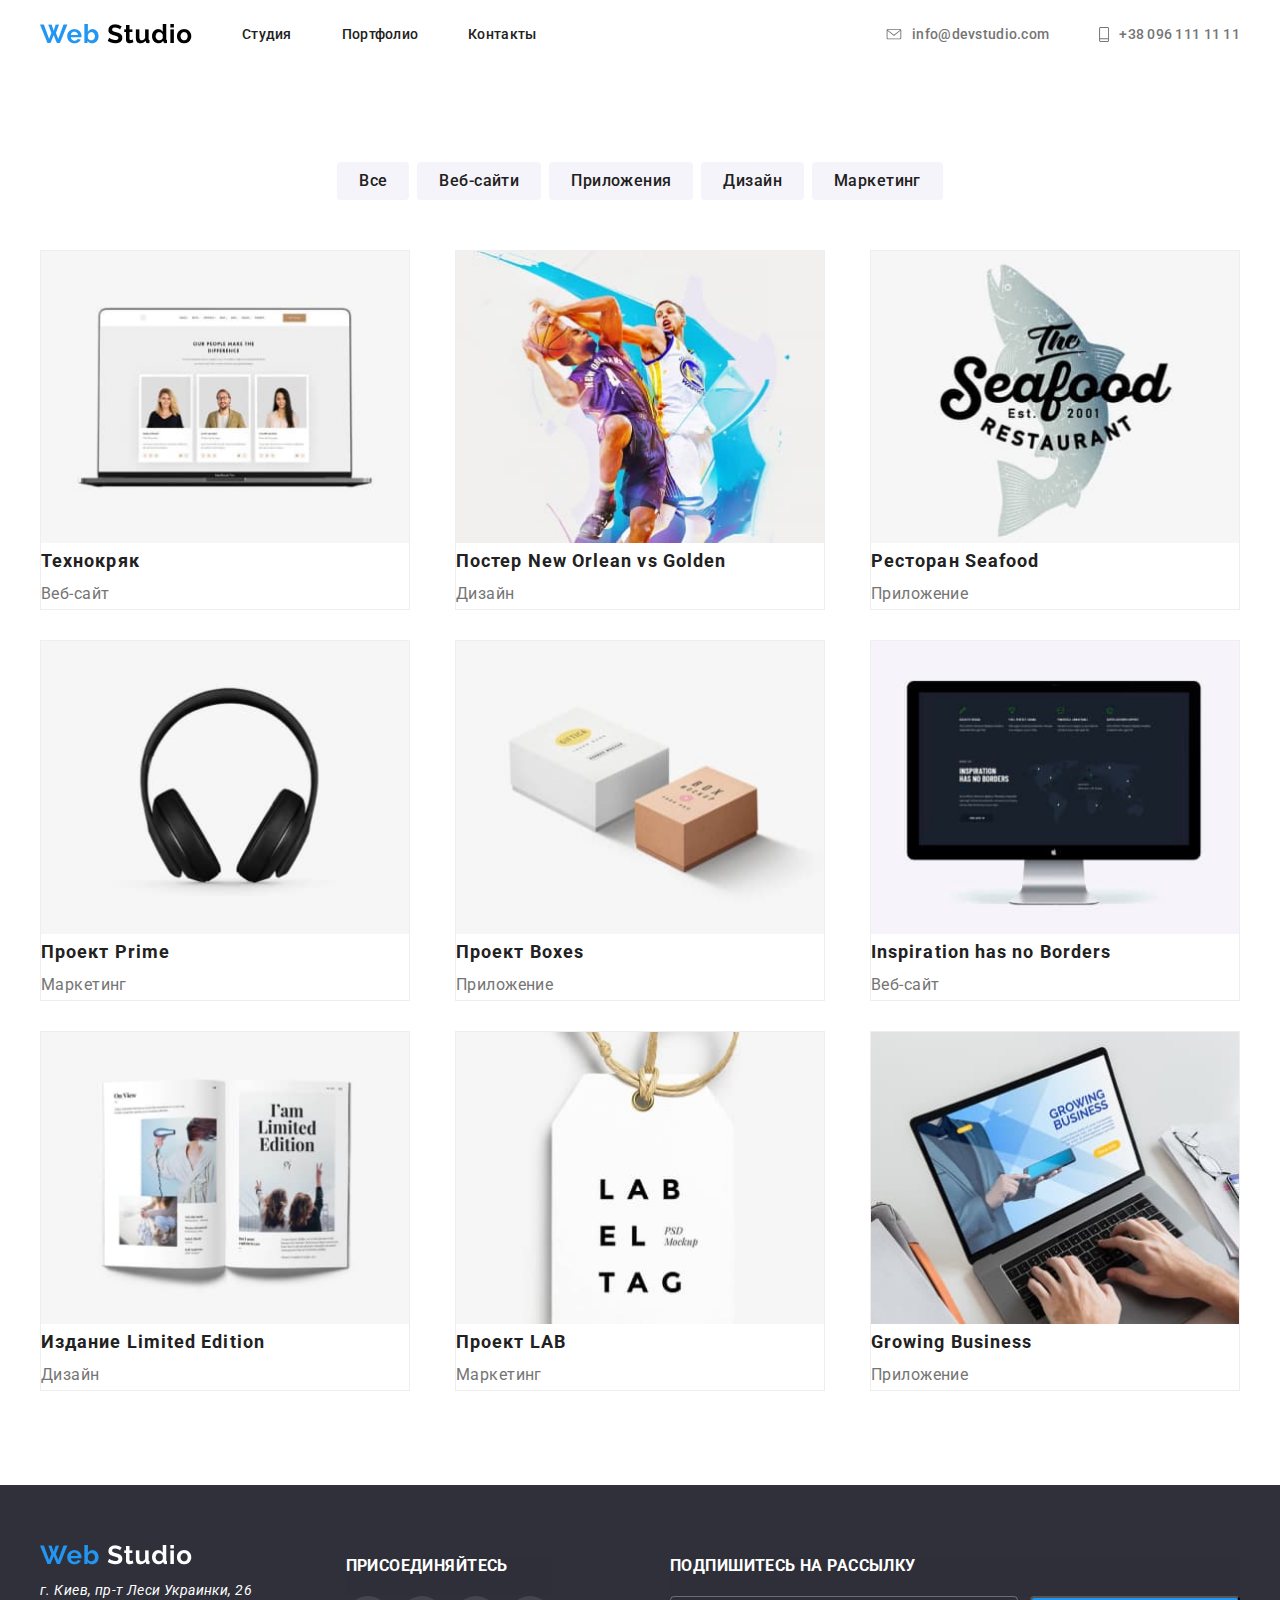
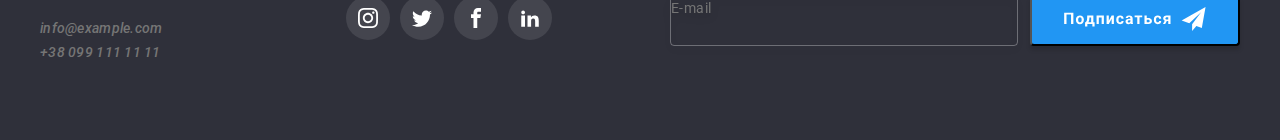
==== portfolio.html @ 4137e17c "ДЗ 5 (1)" ====
<!DOCTYPE html>
<html lang="ru">
  <head>
    <meta charset="UTF-8" />
    <meta name="viewport" content="width=device-width, initial-scale=1.0" />
    <title>Document</title>
    <link
      href="https://fonts.googleapis.com/css2?family=Roboto:wght@300;500;700&display=swap"
      rel="stylesheet"
    />
    <link
      rel="stylesheet"
      href="https://cdnjs.cloudflare.com/ajax/libs/modern-normalize/0.7.0/modern-normalize.min.css"
    />

    <link rel="stylesheet" href="./css/style.css" />
  </head>
  <body>
    <div class="speciality-color">
      <!--heder-->
      <header class="page-header">
        <div class="container flexbox">
          <nav class="navigation">
            <a href="./index.html" class="link logo"
              ><img src="./images/Web Studio.png" class="img" alt="" />
            </a>
            <ul class="list menu-list">
              <li class="menu-item">
                <a href="./index.html" class="link menu-link">Студия</a>
              </li>
              <li class="menu-item">
                <a href="./portfolio.html" class="link menu-link">Портфолио</a>
              </li>
              <li class="menu-item">
                <a href="#" class="link menu-link">Контакты</a>
              </li>
            </ul>
          </nav>
          <ul class="list menu-list">
            <li class="menu-item">
              <a href="mailto:info@devstudio.com" class="link contacts-link">
                <svg width="16" height="11" class="icon-header">
                  <use href="./images/sprite2.svg#icon-mail"></use>
                </svg>
                info@devstudio.com
              </a>
            </li>
            <li class="menu-item-tele">
              <a href="tell:380961111111" class="link contacts-link">
                <svg width="10" height="15" class="icon-header">
                  <use href="./images/sprite2.svg#icon-tele"></use>
                </svg>
                +38 096 111 11 11
              </a>
            </li>
          </ul>
        </div>
      </header>
    </div>
    <main>
      <!--menu-->
      <saction>
        <div class="container">
          <ul class="list menu-link-list">
            <li class="menu-list-link">
              <a href="#" class="menu-link-saction">Все</a>
            </li>
            <li class="menu-list-link">
              <a href="#" class="menu-link-saction">Веб-сайти</a>
            </li>
            <li class="menu-list-link">
              <a href="#" class="menu-link-saction">Приложения</a>
            </li>
            <li class="menu-list-link">
              <a href="#" class="menu-link-saction">Дизайн</a>
            </li>
            <li class="menu-list-link">
              <a href="#" class="menu-link-saction">Маркетинг</a>
            </li>
          </ul>
        </div>
      </saction>
      <!--high skil-->
      <saction>
        <div class="container">
          <ul class="list web">
            <li class="web-container">
              <a href="" class="link special-item">
                <img
                  src="./images/imgproject 1 (1).jpg"
                  class="img"
                  alt="Технокряк"
                />
                <h4 class="filter-title">Технокряк</h4>
                <p class="subfilter-title">Веб-сайт</p>
              </a>
            </li>
            <li class="web-container">
              <a href="" class="link special-item">
                <img
                  src="./images/imgproject 2 (1).jpg"
                  class="img"
                  alt="Постер New Orlean vs Golden"
                />
                <h4 class="filter-title">Постер New Orlean vs Golden</h4>
                <p class="subfilter-title">Дизайн</p>
              </a>
            </li>
            <li class="web-container">
              <a href="" class="link special-item">
                <img
                  src="./images/imgproject 3 (1).jpg"
                  class="img"
                  alt="Ресторан Seafood"
                />
                <h4 class="filter-title">Ресторан Seafood</h4>
                <p class="subfilter-title">Приложение</p>
              </a>
            </li>
            <li class="web-container">
              <a href="" class="link special-item">
                <img
                  src="./images/imgproject 4 (1).jpg"
                  class="img"
                  alt="Проект Prime"
                />
                <h4 class="filter-title">Проект Prime</h4>
                <p class="subfilter-title">Маркетинг</p>
              </a>
            </li>
            <li class="web-container">
              <a href="" class="link special-item">
                <img
                  src="./images/imgproject 5 (1).jpg"
                  class="img"
                  alt="Проект Boxes"
                />
                <h4 class="filter-title">Проект Boxes</h4>
                <p class="subfilter-title">Приложение</p>
              </a>
            </li>
            <li class="web-container">
              <a href="" class="link special-item">
                <img
                  src="./images/imgmacbook (1).jpg"
                  class="img"
                  alt="Inspiration has no Borders"
                />
                <h4 class="filter-title">Inspiration has no Borders</h4>
                <p class="subfilter-title">Веб-сайт</p>
              </a>
            </li>
            <li class="web-container">
              <a href="" class="link special-item">
                <img
                  src="./images/imgproject 7 (1).jpg"
                  class="img"
                  alt="Издание Limited Edition"
                />
                <h4 class="filter-title">Издание Limited Edition</h4>
                <p class="subfilter-title">Дизайн</p>
              </a>
            </li>
            <li class="web-container">
              <a href="" class="link special-item">
                <img
                  src="./images/imgproject 8 (1).jpg"
                  class="img"
                  alt="Проект LAB"
                />
                <h4 class="filter-title">Проект LAB</h4>
                <p class="subfilter-title">Маркетинг</p>
              </a>
            </li>
            <li class="web-container">
              <a href="" class="link special-item">
                <img
                  src="./images/imgnotebook (1).jpg"
                  class="img"
                  alt="Growing Business"
                />
                <h4 class="filter-title">Growing Business</h4>
                <p class="subfilter-title">Приложение</p>
              </a>
            </li>
          </ul>
        </div>
      </saction>
    </main>
    <!--footer-->
    <footer class="footer-color">
      <div class="container">
        <section class="footer-list">
          <div class="adress">
            <a href="./index.html" class="link logo"
              ><img src="./images/Web Studio (2).png" class="img" alt=""
            /></a>
            <address class="address-title">
              <ul class="list">
                <li>
                  <p>г. Киев, пр-т Леси Украинки, 26</p>
                </li>
                <li class="text-adress">
                  <a href="mailto:info@example.com" class="link contacts-link"
                    >info@example.com</a
                  >
                </li>
                <li class="text-adress">
                  <a href="tell:+38 0991111111" class="link contacts-link"
                    >+38 099 111 11 11</a
                  >
                </li>
              </ul>
            </address>
          </div>
          <div class="adress-social">
            <h3 class="item-title-footer">присоединяйтесь</h3>
            <ul class="list social-footer">
              <li class="social-icons-item">
                <a
                  href="https://www.instagram.com/"
                  class="link-icon-footer"
                  target="_blank"
                  rel="noopener noreferrer"
                  aria-label="ссылка Инстаграм"
                >
                  <svg width="20" height="20">
                    <use href="./images/sprite2.svg#icon-instagram"></use>
                  </svg>
                </a>
              </li>
              <li class="social-icons-item">
                <a
                  href="https://twitter.com/"
                  class="link-icon-footer"
                  target="_blank"
                  rel="noopener noreferrer"
                  aria-label="ссылка Твиттер"
                >
                  <svg width="20" height="20">
                    <use href="./images/sprite2.svg#icon-twitter"></use>
                  </svg>
                </a>
              </li>
              <li class="social-icons-item">
                <a
                  href="https://www.facebook.com/"
                  class="link-icon-footer"
                  target="_blank"
                  rel="noopener noreferrer"
                  aria-label="ссылка фейсбук"
                >
                  <svg width="20" height="20">
                    <use href="./images/sprite2.svg#icon-facebook"></use>
                  </svg>
                </a>
              </li>
              <li class="social-icons-item">
                <a
                  href="https://www.linkedin.com/"
                  class="link-icon-footer"
                  target="_blank"
                  rel="noopener noreferrer"
                  aria-label="ссылка линкедын"
                >
                  <svg width="20" height="20">
                    <use href="./images/sprite2.svg#icon-linkedin"></use>
                  </svg>
                </a>
              </li>
            </ul>
          </div>

          <section class="footer-position">
            <h3 class="item-title-footer">Подпишитесь на рассылку</h3>
            <div class="last-footer">
              <p class="footer-border">E-mail</p>
              <button class="footer-button">
                <svg width="143" height="30">
                  <use href="./images/sprite2.svg#icon-Group"></use>
                </svg>
              </button>
            </div>
          </section>
        </section>
      </div>
    </footer>
  </body>
</html>
---- css/style.css ----
/*font-family: 'Roboto', sans-serif;*/
.html {
  box-sizing: border-box;
}

*,
*::before,
*::after {
  box-sizing: inherit;
  /* outline: 1px solid blue; */
}

:root {
  --accent-color: #2196f3;
  --main-color: #757575;
  --white-color: #ffffff;
  --black-color: #212121;
  --item-title: rgba(47, 48, 58, 0.8);
  --footer-list: #2f303a;
  --gray-color: #f5f4fa;
  --icons-color: #afb1b8;
}

body {
  font-family: "Roboto", sans-serif;
  font-style: normal;
  font-size: 14px;
  line-height: 1.714;
  letter-spacing: 0.03em;
  color: var(--main-color);
}

.backdrop {
  position: fixed;
  top: 0;
  left: 0;
  width: 100%;
  height: 100%;
  background: rgba(0, 0, 0, 0.2);
}

.backdrop.is-hidden {
  opacity: 0;
  pointer-events: none;
}

.modal {
  position: absolute;
  top: 50%;
  left: 50%;
  transform: translate(-50%, -50%);
  min-width: 528px;
  min-height: 581px;
  background: #ffffff;
}

.img {
  display: block;
}

.link {
  display: block;
}

.container {
  width: 1200px;
  padding-left: 15px;
  padding-right: 15px;
  margin-right: auto;
  margin-left: auto;
}

.flexbox {
  display: flex;
  align-items: center;
}

.list {
  list-style: none;
  padding: 0px;
  margin: 0px;
}

.page-header {
  background: var(--white-color);
  margin: 24px 0;
}

.navigation {
  display: flex;
  align-items: center;
  margin-right: auto;
}

.logo {
  margin-right: 50px;
}

.menu-list {
  display: flex;
}

.menu-item:not(:last-child) {
  display: flex;
  margin-right: 50px;
}

.menu-link {
  font-weight: 500;
  line-height: 1.143;
  letter-spacing: 0.02em;
  color: var(--black-color);
  text-decoration: none;
}

.menu-link:hover,
.menu-link:focus {
  color: var(--accent-color);
}

.menu-item-tele {
  display: flex;
}

.icon-header {
  padding-right: 10px;
}

.contacts-link {
  font-weight: 500;
  line-height: 1.143;
  letter-spacing: 0.02em;
  text-decoration: none;
  color: var(--main-color);
  fill: var(--main-color);
  display: inline-flex;
  align-items: center;
}

.contacts-link:hover,
.contacts-link:focus {
  fill: var(--accent-color);
  color: var(--accent-color);
}

.hero-color {
  max-width: 1600px;
  height: 600px;
  margin-left: auto;
  margin-right: auto;
  outline: 1px solid black;
  background-image: linear-gradient(
      to right,
      rgba(47, 48, 58, 0.8),
      rgba(47, 48, 58, 0.8)
    ),
    url(../images/Header.jpg);
  background-repeat: no-repeat;
  background-position: center;
  background-size: cover;
  margin-bottom: 94px;
}

.hero {
  text-align: center;

  padding-top: 200px;
}

.page-title {
  font-weight: 900;
  font-size: 44px;
  line-height: 1.364;
  text-align: center;
  letter-spacing: 0.06em;
  text-transform: uppercase;
  color: var(--white-color);
  margin: 0;
  padding-bottom: 30px;
}

.speciality-color {
  max-width: 1600px;
  margin-left: auto;
  margin-right: auto;
  background: var(--white-color);
}

.btn {
  font-weight: bold;
  font-size: 16px;
  line-height: 1.875;

  align-items: center;
  text-align: center;
  letter-spacing: 0.06em;
  color: var(--white-color);
  background: var(--accent-color);
  box-shadow: 0px 4px 4px rgba(0, 0, 0, 0.15);
  border-radius: 4px;
  padding: 10px 32px;
  display: inline-block;
}

.special {
  display: flex;
  margin-bottom: 94px;
}

.special-item {
  position: relative;
  display: flex;
  flex-direction: column;
  text-decoration: none;
}

.special-item:not(:last-child) {
  margin-right: 30px;
}

.special-title {
  margin: 0;
  margin-top: 30px;
  margin-bottom: 10px;
  color: var(--black-color);
}

.special-p {
  margin: 0;
}

.special-icons {
  padding: 25px 100px;
  background: var(--gray-color);
}

.section-title {
  font-weight: bold;
  font-size: 36px;
  line-height: 1.167;
  text-align: center;
  color: var(--black-color);
  margin: 0;
  padding-bottom: 50px;
}

.section {
  display: flex;
  justify-content: space-between;
  margin-bottom: 94px;
}

.our-team {
  max-width: 1600px;
  margin-left: auto;
  margin-right: auto;

  background: var(--gray-color);
}

.item-title {
  position: absolute;
  width: 370px;
  height: 70px;
  display: flex;
  justify-content: center;
  align-items: center;
  bottom: 0;
  font-weight: bold;
  line-height: 1.143;
  text-align: center;
  letter-spacing: 0.03em;
  text-transform: uppercase;
  font-size: 14px;
  color: var(--white-color);
  background: var(--item-title);
  margin: 0;
}

.team {
  display: flex;
  justify-content: space-between;
  padding-bottom: 94px;
  margin-bottom: 94px;
}

.team-item {
  background: #ffffff;
  box-shadow: 0px 1px 3px rgba(0, 0, 0, 0.12), 0px 1px 1px rgba(0, 0, 0, 0.14),
    0px 2px 1px rgba(0, 0, 0, 0.2);
  border-radius: 0px 0px 4px 4px;
}

.name-title {
  font-weight: 500;
  font-size: 16px;
  line-height: 1.188;
  text-align: center;
  color: var(--black-color);
  margin: 0;
  margin-top: 30px;
  margin-bottom: 10px;
}

.skil-title {
  font-size: 16px;
  line-height: 1.188;
  text-align: center;
  margin: 0;
  margin-bottom: 16px;
}

.social {
  display: flex;
  justify-content: center;
  padding-left: 32px;
  padding-bottom: 24px;
  padding-right: 32px;
}

.social-icons-item:not(:last-child) {
  margin-right: 10px;
}

.link-icon {
  display: inline-flex;
  justify-content: center;
  align-items: center;
  width: 44px;
  height: 44px;
  fill: var(--icons-color);
  background: var(--white-color);
  border-radius: 50%;
}

.link-icon:hover,
.link-icon:focus {
  background: var(--accent-color);
  fill: var(--white-color);
}

.filter-title {
  font-weight: bold;
  font-size: 18px;
  line-height: 2;
  letter-spacing: 0.06em;
  color: var(--black-color);

  margin: 0;
}

.subfilter-title {
  font-weight: normal;
  font-size: 16px;
  line-height: 1.875;
  color: var(--main-color);

  margin: 0;
}

.menu-link-list {
  display: flex;
  justify-content: center;
  padding-bottom: 50px;
  padding-top: 94px;
}

.menu-link-saction {
  font-weight: 500;
  font-size: 16px;
  line-height: 1.625;
  text-align: center;
  color: var(--black-color);
  text-decoration: none;
  display: inline-block;
  border-radius: 4px;
  padding: 6px 22px;
  background: var(--gray-color);
}

.menu-list-link:not(:last-child) {
  margin-right: 8px;
}

.menu-link-saction:hover,
.menu-link-saction:focus {
  background: var(--accent-color);
  color: var(--white-color);
}

.clients {
  display: flex;
  justify-content: space-between;
  margin-bottom: 94px;
}

.web {
  display: flex;
  flex-wrap: wrap;
  justify-content: space-between;
  margin-bottom: 94px;
}

.web-container {
  width: 370px;
  margin-bottom: 30px;
  background: var(--white-color);
  border: 1px solid #eeeeee;
  box-sizing: border-box;
}

.web-container:nth-last-child(-n + 3) {
  margin-bottom: 0px;
}

.address-title {
  text-align: center;
  color: var(--white-color);
}

.footer-color {
  max-width: 1600px;
  margin-left: auto;
  margin-right: auto;
  background: var(--footer-list);
}

.footer-list {
  display: flex;
  justify-content: space-between;
}

.adress {
  display: inline-block;
  margin-right: 69px;
  padding-top: 60px;
  padding-bottom: 60px;
}

/* .item-link {
  display: flex;
  justify-content: space-around;
} */
.adress-social {
  padding-top: 72px;
  padding-bottom: 100px;
  margin-right: 94px;
}

.social-footer {
  display: flex;
}

.text-adress {
  text-align: justify;
}

.link-icon-footer {
  display: inline-flex;
  justify-content: center;
  align-items: center;
  width: 44px;
  height: 44px;
  fill: var(--white-color);
  background: rgba(255, 255, 255, 0.1);
  border-radius: 50%;
}

.link-icon-footer:hover,
.link-icon-footer:focus {
  background: var(--accent-color);
}

.footer-border {
  width: 358px;
  height: 50px;
  border: 1px solid rgba(255, 255, 255, 0.3);
  box-sizing: border-box;
  filter: drop-shadow(0px 4px 4px rgba(0, 0, 0, 0.15));
  border-radius: 4px;
  margin: 0;
  margin-right: 12px;
}

.footer-button {
  width: 200px;

  align-items: center;
  text-align: center;
  box-shadow: 0px 4px 4px rgba(0, 0, 0, 0.15);
  border-radius: 4px;
  background: var(--accent-color);
}

.last-footer {
  display: flex;
}

.footer-position {
  width: 570px;
  height: 86px;
  padding-top: 72px;
  padding-bottom: 94px;
}

.item-title-footer {
  font-weight: bold;
  line-height: 1.143;
  text-transform: uppercase;
  color: var(--white-color);
  background: var(--item-title);
  margin: 0;
  padding-bottom: 20px;
}
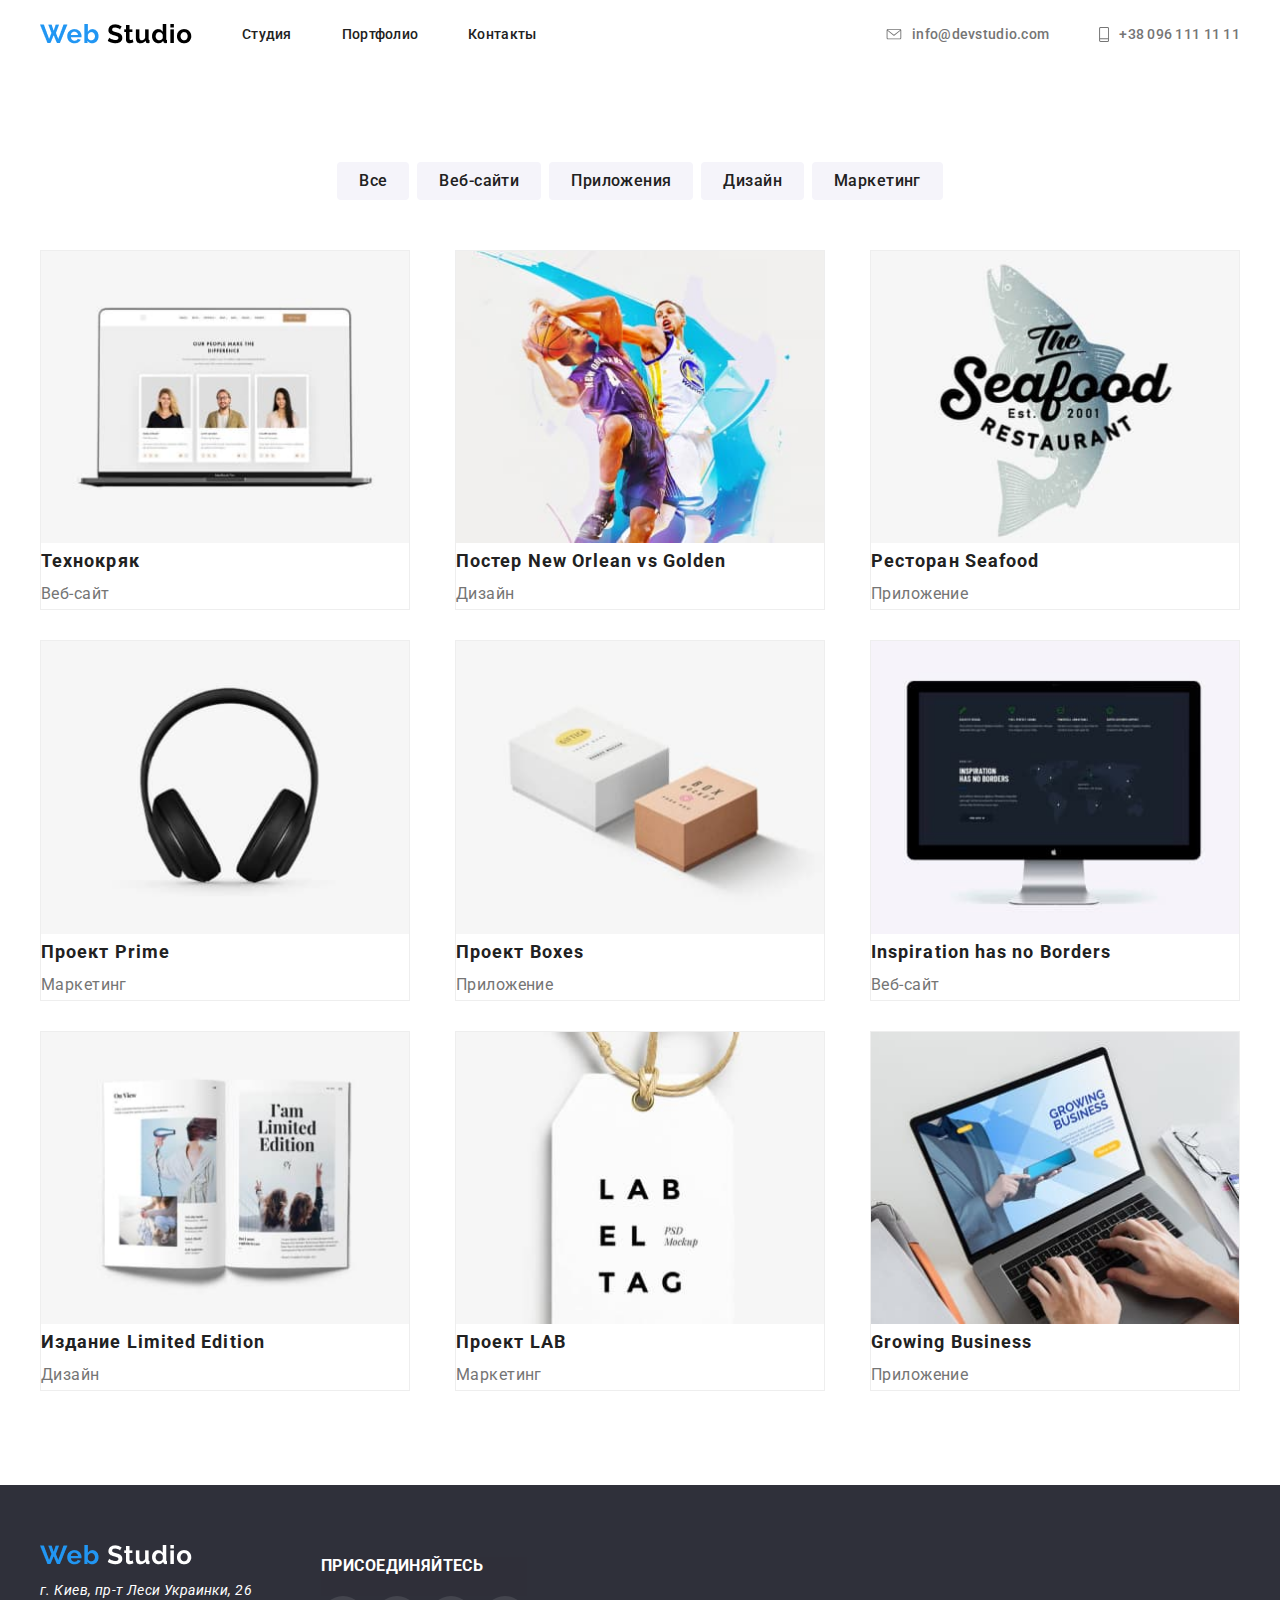
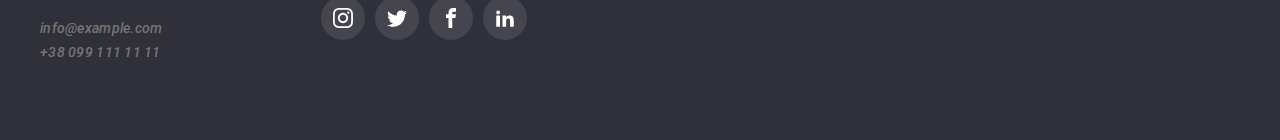
==== commit ad2c29d2: "дз 5 (1)" ====
--- a/portfolio.html
+++ b/portfolio.html
@@ -271,7 +271,7 @@
             </ul>
           </div>
 
-          <section class="footer-position">
+          <!-- <section class="footer-position">
             <h3 class="item-title-footer">Подпишитесь на рассылку</h3>
             <div class="last-footer">
               <p class="footer-border">E-mail</p>
@@ -281,7 +281,7 @@
                 </svg>
               </button>
             </div>
-          </section>
+          </section> -->
         </section>
       </div>
     </footer>
--- a/css/style.css
+++ b/css/style.css
@@ -19,6 +19,7 @@
   --footer-list: #2f303a;
   --gray-color: #f5f4fa;
   --icons-color: #afb1b8;
+  --timing-function: cubic-bezier(0.4, 0, 0.2, 1);
 }
 
 body {
@@ -37,6 +38,7 @@
   width: 100%;
   height: 100%;
   background: rgba(0, 0, 0, 0.2);
+  z-index: 1;
 }
 
 .backdrop.is-hidden {
@@ -51,7 +53,24 @@
   transform: translate(-50%, -50%);
   min-width: 528px;
   min-height: 581px;
-  background: #ffffff;
+  display: inline-flex;
+  justify-content: flex-end;
+  align-items: baseline;
+  background: var(--white-color);
+  z-index: 1;
+}
+
+.btn-close {
+  box-sizing: border-box;
+  width: 30px;
+  height: 30px;
+  background-repeat: no-repeat;
+  background-size: 11px 11px;
+  background-position: center;
+  border-radius: 50%;
+  border: 1px solid rgba(0, 0, 0, 0.1);
+  background-color: var(--white-color);
+  background-image: url(../images/Vectorclose.png);
 }
 
 .img {
@@ -106,6 +125,7 @@
 }
 
 .menu-link {
+  position: relative;
   font-weight: 500;
   line-height: 1.143;
   letter-spacing: 0.02em;
@@ -116,6 +136,24 @@
 .menu-link:hover,
 .menu-link:focus {
   color: var(--accent-color);
+}
+
+.menu-link::after {
+  position: absolute;
+
+  bottom: -25px;
+  display: block;
+  width: 100%;
+  height: 4px;
+  background: #2196f3;
+  border-radius: 2px;
+  content: "";
+  opacity: 0;
+  transition: opacity 250ms var(--timing-function);
+}
+
+.menu-link:hover::after {
+  opacity: 1;
 }
 
 .menu-item-tele {
@@ -151,10 +189,10 @@
   outline: 1px solid black;
   background-image: linear-gradient(
       to right,
-      rgba(47, 48, 58, 0.8),
-      rgba(47, 48, 58, 0.8)
+      rgba(47, 48, 58, 0.4),
+      rgba(47, 48, 58, 0.4)
     ),
-    url(../images/Header.jpg);
+    url(../images/hero.jpg);
   background-repeat: no-repeat;
   background-position: center;
   background-size: cover;
@@ -199,7 +237,7 @@
   box-shadow: 0px 4px 4px rgba(0, 0, 0, 0.15);
   border-radius: 4px;
   padding: 10px 32px;
-  display: inline-block;
+  display: inline-flex;
 }
 
 .special {
@@ -256,6 +294,11 @@
   margin-right: auto;
 
   background: var(--gray-color);
+}
+
+.img-team {
+  display: block;
+  width: 270px;
 }
 
 .item-title {
@@ -427,7 +470,7 @@
 
 .footer-list {
   display: flex;
-  justify-content: space-between;
+  /* justify-content: space-between; */
 }
 
 .adress {
@@ -471,7 +514,7 @@
   background: var(--accent-color);
 }
 
-.footer-border {
+/* .footer-border {
   width: 358px;
   height: 50px;
   border: 1px solid rgba(255, 255, 255, 0.3);
@@ -480,9 +523,9 @@
   border-radius: 4px;
   margin: 0;
   margin-right: 12px;
-}
-
-.footer-button {
+} */
+
+/* .footer-button {
   width: 200px;
 
   align-items: center;
@@ -490,18 +533,18 @@
   box-shadow: 0px 4px 4px rgba(0, 0, 0, 0.15);
   border-radius: 4px;
   background: var(--accent-color);
-}
-
-.last-footer {
-  display: flex;
-}
-
-.footer-position {
+} */
+
+/* .last-footer {
+  display: flex;
+} */
+
+/* .footer-position {
   width: 570px;
   height: 86px;
   padding-top: 72px;
   padding-bottom: 94px;
-}
+} */
 
 .item-title-footer {
   font-weight: bold;
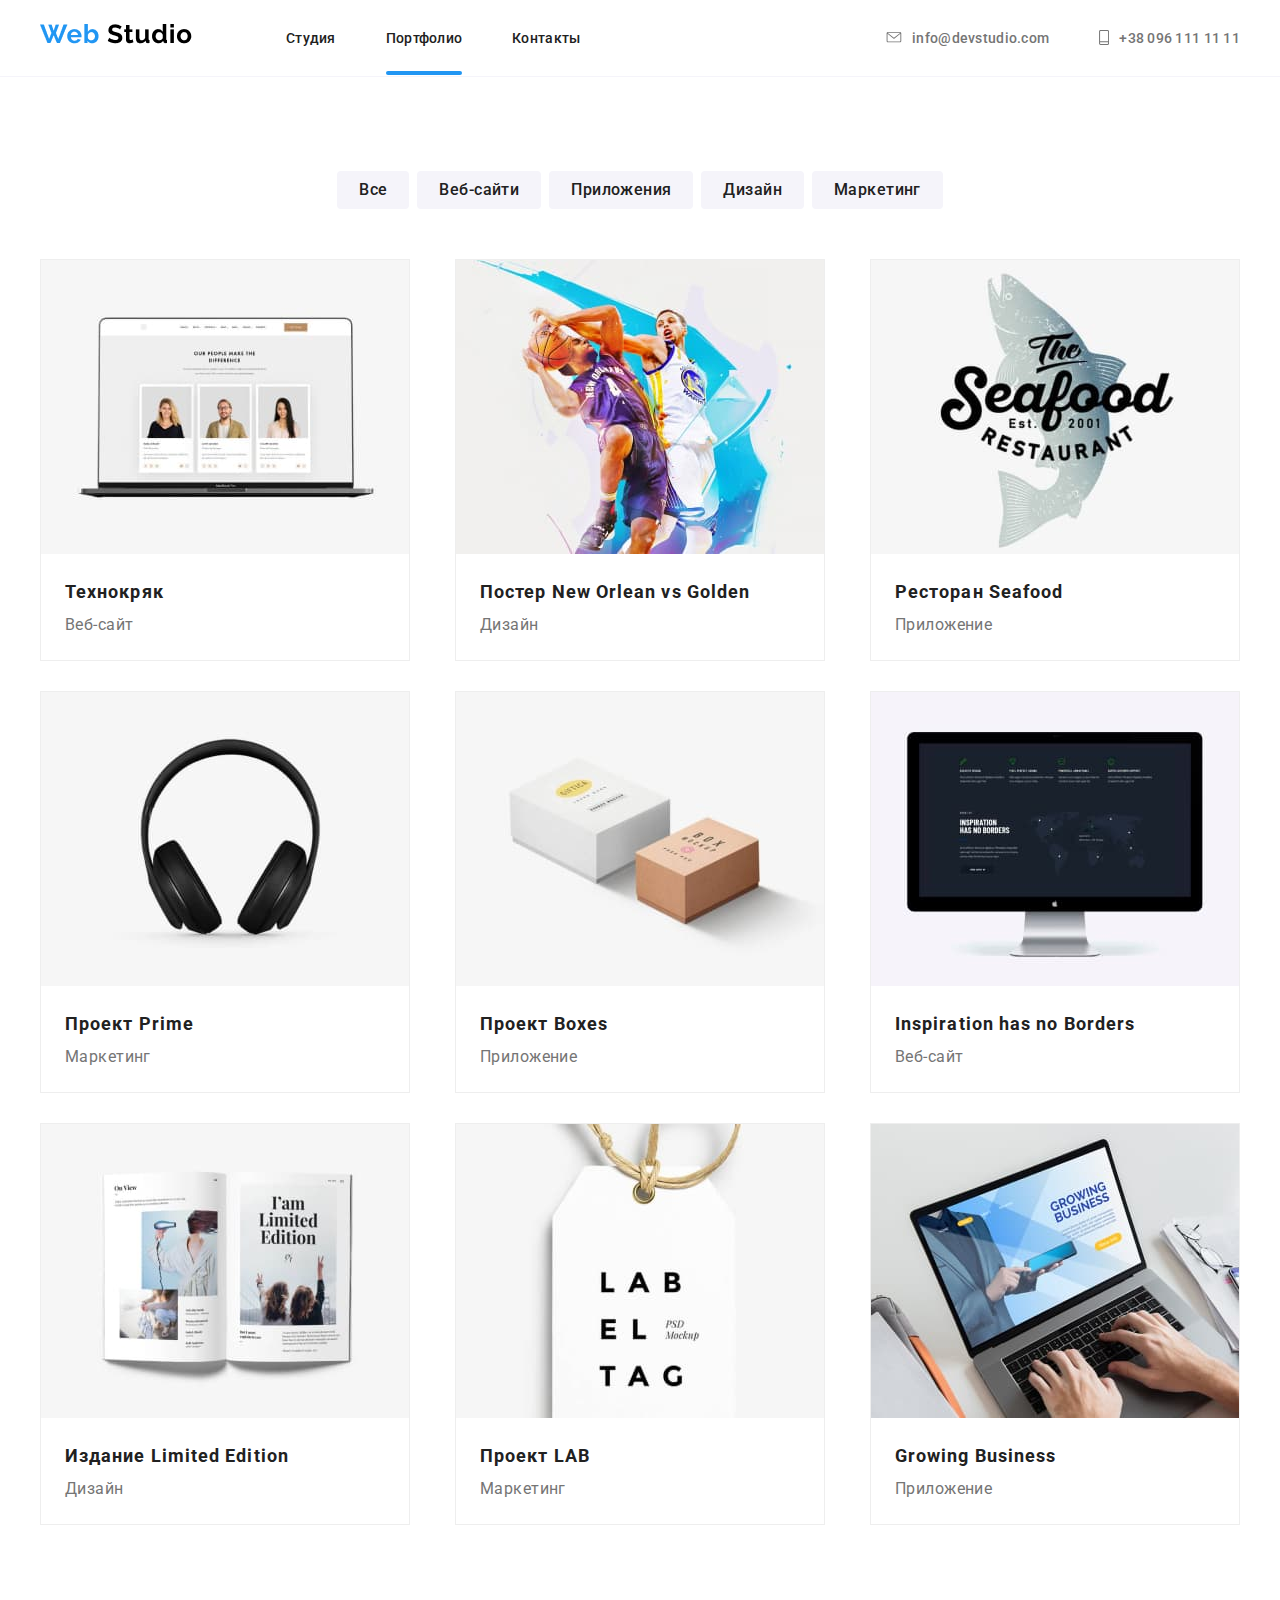
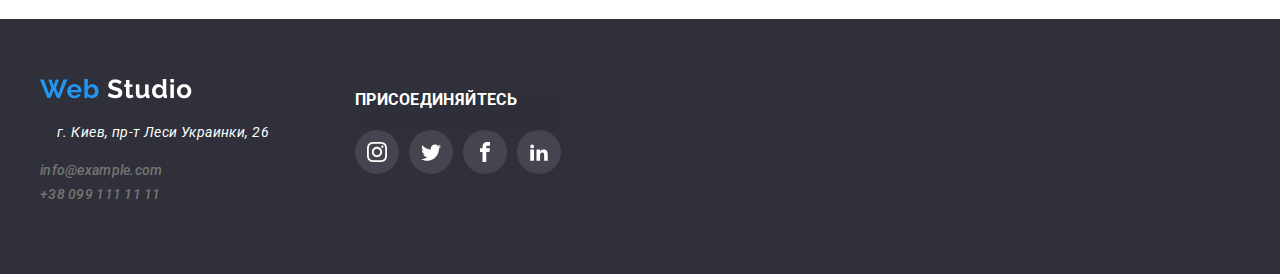
==== commit ced24708: "ДЗ 5 (2)" ====
--- a/portfolio.html
+++ b/portfolio.html
@@ -29,7 +29,9 @@
                 <a href="./index.html" class="link menu-link">Студия</a>
               </li>
               <li class="menu-item">
-                <a href="./portfolio.html" class="link menu-link">Портфолио</a>
+                <a href="./portfolio.html" class="link menu-link nav"
+                  >Портфолио</a
+                >
               </li>
               <li class="menu-item">
                 <a href="#" class="link menu-link">Контакты</a>
@@ -86,101 +88,210 @@
           <ul class="list web">
             <li class="web-container">
               <a href="" class="link special-item">
-                <img
-                  src="./images/imgproject 1 (1).jpg"
-                  class="img"
-                  alt="Технокряк"
-                />
-                <h4 class="filter-title">Технокряк</h4>
-                <p class="subfilter-title">Веб-сайт</p>
-              </a>
-            </li>
-            <li class="web-container">
-              <a href="" class="link special-item">
-                <img
-                  src="./images/imgproject 2 (1).jpg"
-                  class="img"
-                  alt="Постер New Orlean vs Golden"
-                />
-                <h4 class="filter-title">Постер New Orlean vs Golden</h4>
-                <p class="subfilter-title">Дизайн</p>
-              </a>
-            </li>
-            <li class="web-container">
-              <a href="" class="link special-item">
-                <img
-                  src="./images/imgproject 3 (1).jpg"
-                  class="img"
-                  alt="Ресторан Seafood"
-                />
-                <h4 class="filter-title">Ресторан Seafood</h4>
-                <p class="subfilter-title">Приложение</p>
-              </a>
-            </li>
-            <li class="web-container">
-              <a href="" class="link special-item">
-                <img
-                  src="./images/imgproject 4 (1).jpg"
-                  class="img"
-                  alt="Проект Prime"
-                />
-                <h4 class="filter-title">Проект Prime</h4>
-                <p class="subfilter-title">Маркетинг</p>
-              </a>
-            </li>
-            <li class="web-container">
-              <a href="" class="link special-item">
-                <img
-                  src="./images/imgproject 5 (1).jpg"
-                  class="img"
-                  alt="Проект Boxes"
-                />
-                <h4 class="filter-title">Проект Boxes</h4>
-                <p class="subfilter-title">Приложение</p>
-              </a>
-            </li>
-            <li class="web-container">
-              <a href="" class="link special-item">
-                <img
-                  src="./images/imgmacbook (1).jpg"
-                  class="img"
-                  alt="Inspiration has no Borders"
-                />
-                <h4 class="filter-title">Inspiration has no Borders</h4>
-                <p class="subfilter-title">Веб-сайт</p>
-              </a>
-            </li>
-            <li class="web-container">
-              <a href="" class="link special-item">
-                <img
-                  src="./images/imgproject 7 (1).jpg"
-                  class="img"
-                  alt="Издание Limited Edition"
-                />
-                <h4 class="filter-title">Издание Limited Edition</h4>
-                <p class="subfilter-title">Дизайн</p>
-              </a>
-            </li>
-            <li class="web-container">
-              <a href="" class="link special-item">
-                <img
-                  src="./images/imgproject 8 (1).jpg"
-                  class="img"
-                  alt="Проект LAB"
-                />
-                <h4 class="filter-title">Проект LAB</h4>
-                <p class="subfilter-title">Маркетинг</p>
-              </a>
-            </li>
-            <li class="web-container">
-              <a href="" class="link special-item">
-                <img
-                  src="./images/imgnotebook (1).jpg"
-                  class="img"
-                  alt="Growing Business"
-                />
-                <h4 class="filter-title">Growing Business</h4>
-                <p class="subfilter-title">Приложение</p>
+                <div class="box">
+                  <img
+                    src="./images/imgproject 1 (1).jpg"
+                    class="img"
+                    alt="Технокряк"
+                  />
+                  <div class="overlay">
+                    <p class="text-overlay">
+                      Технокряк это современная площадка распространения
+                      коронавируса. Компании используют эту платформу для
+                      цифрового шпионажа и атак на защищённые сервера
+                      конкурентов.
+                    </p>
+                  </div>
+                </div>
+                <div class="main-title">
+                  <h4 class="filter-title">Технокряк</h4>
+                  <p class="subfilter-title">Веб-сайт</p>
+                </div>
+              </a>
+            </li>
+
+            <li class="web-container">
+              <a href="" class="link special-item">
+                <div class="box">
+                  <img
+                    src="./images/imgproject 2 (1).jpg"
+                    class="img"
+                    alt="Постер New Orlean vs Golden"
+                  />
+                  <div class="overlay">
+                    <p class="text-overlay">
+                      Технокряк это современная площадка распространения
+                      коронавируса. Компании используют эту платформу для
+                      цифрового шпионажа и атак на защищённые сервера
+                      конкурентов.
+                    </p>
+                  </div>
+                </div>
+                <div class="main-title">
+                  <h4 class="filter-title">Постер New Orlean vs Golden</h4>
+                  <p class="subfilter-title">Дизайн</p>
+                </div>
+              </a>
+            </li>
+            <li class="web-container">
+              <a href="" class="link special-item">
+                <div class="box">
+                  <img
+                    src="./images/imgproject 3 (1).jpg"
+                    class="img"
+                    alt="Ресторан Seafood"
+                  />
+                  <div class="overlay">
+                    <p class="text-overlay">
+                      Технокряк это современная площадка распространения
+                      коронавируса. Компании используют эту платформу для
+                      цифрового шпионажа и атак на защищённые сервера
+                      конкурентов.
+                    </p>
+                  </div>
+                </div>
+                <div class="main-title">
+                  <h4 class="filter-title">Ресторан Seafood</h4>
+                  <p class="subfilter-title">Приложение</p>
+                </div>
+              </a>
+            </li>
+            <li class="web-container">
+              <a href="" class="link special-item">
+                <div class="box">
+                  <img
+                    src="./images/imgproject 4 (1).jpg"
+                    class="img"
+                    alt="Проект Prime"
+                  />
+                  <div class="overlay">
+                    <p class="text-overlay">
+                      Технокряк это современная площадка распространения
+                      коронавируса. Компании используют эту платформу для
+                      цифрового шпионажа и атак на защищённые сервера
+                      конкурентов.
+                    </p>
+                  </div>
+                </div>
+                <div class="main-title">
+                  <h4 class="filter-title">Проект Prime</h4>
+                  <p class="subfilter-title">Маркетинг</p>
+                </div>
+              </a>
+            </li>
+            <li class="web-container">
+              <a href="" class="link special-item">
+                <div class="box">
+                  <img
+                    src="./images/imgproject 5 (1).jpg"
+                    class="img"
+                    alt="Проект Boxes"
+                  />
+                  <div class="overlay">
+                    <p class="text-overlay">
+                      Технокряк это современная площадка распространения
+                      коронавируса. Компании используют эту платформу для
+                      цифрового шпионажа и атак на защищённые сервера
+                      конкурентов.
+                    </p>
+                  </div>
+                </div>
+                <div class="main-title">
+                  <h4 class="filter-title">Проект Boxes</h4>
+                  <p class="subfilter-title">Приложение</p>
+                </div>
+              </a>
+            </li>
+            <li class="web-container">
+              <a href="" class="link special-item">
+                <div class="box">
+                  <img
+                    src="./images/imgmacbook (1).jpg"
+                    class="img"
+                    alt="Inspiration has no Borders"
+                  />
+                  <div class="overlay">
+                    <p class="text-overlay">
+                      Технокряк это современная площадка распространения
+                      коронавируса. Компании используют эту платформу для
+                      цифрового шпионажа и атак на защищённые сервера
+                      конкурентов.
+                    </p>
+                  </div>
+                </div>
+                <div class="main-title">
+                  <h4 class="filter-title">Inspiration has no Borders</h4>
+                  <p class="subfilter-title">Веб-сайт</p>
+                </div>
+              </a>
+            </li>
+            <li class="web-container">
+              <a href="" class="link special-item">
+                <div class="box">
+                  <img
+                    src="./images/imgproject 7 (1).jpg"
+                    class="img"
+                    alt="Издание Limited Edition"
+                  />
+                  <div class="overlay">
+                    <p class="text-overlay">
+                      Технокряк это современная площадка распространения
+                      коронавируса. Компании используют эту платформу для
+                      цифрового шпионажа и атак на защищённые сервера
+                      конкурентов.
+                    </p>
+                  </div>
+                </div>
+                <div class="main-title">
+                  <h4 class="filter-title">Издание Limited Edition</h4>
+                  <p class="subfilter-title">Дизайн</p>
+                </div>
+              </a>
+            </li>
+            <li class="web-container">
+              <a href="" class="link special-item">
+                <div class="box">
+                  <img
+                    src="./images/imgproject 8 (1).jpg"
+                    class="img"
+                    alt="Проект LAB"
+                  />
+                  <div class="overlay">
+                    <p class="text-overlay">
+                      Технокряк это современная площадка распространения
+                      коронавируса. Компании используют эту платформу для
+                      цифрового шпионажа и атак на защищённые сервера
+                      конкурентов.
+                    </p>
+                  </div>
+                </div>
+                <div class="main-title">
+                  <h4 class="filter-title">Проект LAB</h4>
+                  <p class="subfilter-title">Маркетинг</p>
+                </div>
+              </a>
+            </li>
+            <li class="web-container">
+              <a href="" class="link special-item">
+                <div class="box">
+                  <img
+                    src="./images/imgnotebook (1).jpg"
+                    class="img"
+                    alt="Growing Business"
+                  />
+                  <div class="overlay">
+                    <p class="text-overlay">
+                      Технокряк это современная площадка распространения
+                      коронавируса. Компании используют эту платформу для
+                      цифрового шпионажа и атак на защищённые сервера
+                      конкурентов.
+                    </p>
+                  </div>
+                </div>
+                <div class="main-title">
+                  <h4 class="filter-title">Growing Business</h4>
+                  <p class="subfilter-title">Приложение</p>
+                </div>
               </a>
             </li>
           </ul>
--- a/css/style.css
+++ b/css/style.css
@@ -39,11 +39,13 @@
   height: 100%;
   background: rgba(0, 0, 0, 0.2);
   z-index: 1;
+  transition: opacity 250ms cubic-bezier(0.4, 0, 0.2, 1);
 }
 
 .backdrop.is-hidden {
   opacity: 0;
   pointer-events: none;
+  transition: opacity 250ms cubic-bezier(0.4, 0, 0.2, 1);
 }
 
 .modal {
@@ -74,7 +76,7 @@
 }
 
 .img {
-  display: block;
+  display: inline-block;
 }
 
 .link {
@@ -102,7 +104,8 @@
 
 .page-header {
   background: var(--white-color);
-  margin: 24px 0;
+  padding: 24px 0;
+  border-bottom: 1px solid var(--gray-color);
 }
 
 .navigation {
@@ -112,7 +115,7 @@
 }
 
 .logo {
-  margin-right: 50px;
+  margin-right: 94px;
 }
 
 .menu-list {
@@ -131,6 +134,8 @@
   letter-spacing: 0.02em;
   color: var(--black-color);
   text-decoration: none;
+
+  transition: color 250ms cubic-bezier(0.4, 0, 0.2, 1);
 }
 
 .menu-link:hover,
@@ -138,22 +143,19 @@
   color: var(--accent-color);
 }
 
-.menu-link::after {
+.nav::after {
+  content: "";
   position: absolute;
-
-  bottom: -25px;
+  left: 0;
+  bottom: -29px;
+
   display: block;
   width: 100%;
   height: 4px;
   background: #2196f3;
   border-radius: 2px;
-  content: "";
-  opacity: 0;
+
   transition: opacity 250ms var(--timing-function);
-}
-
-.menu-link:hover::after {
-  opacity: 1;
 }
 
 .menu-item-tele {
@@ -173,6 +175,9 @@
   fill: var(--main-color);
   display: inline-flex;
   align-items: center;
+
+  transition: color 250ms cubic-bezier(0.4, 0, 0.2, 1),
+    fill 250ms cubic-bezier(0.4, 0, 0.2, 1);
 }
 
 .contacts-link:hover,
@@ -228,7 +233,7 @@
   font-weight: bold;
   font-size: 16px;
   line-height: 1.875;
-
+  display: inline-flex;
   align-items: center;
   text-align: center;
   letter-spacing: 0.06em;
@@ -237,7 +242,6 @@
   box-shadow: 0px 4px 4px rgba(0, 0, 0, 0.15);
   border-radius: 4px;
   padding: 10px 32px;
-  display: inline-flex;
 }
 
 .special {
@@ -374,12 +378,19 @@
   fill: var(--icons-color);
   background: var(--white-color);
   border-radius: 50%;
+
+  transition: background-color 250ms cubic-bezier(0.4, 0, 0.2, 1),
+    fill 250ms cubic-bezier(0.4, 0, 0.2, 1);
 }
 
 .link-icon:hover,
 .link-icon:focus {
   background: var(--accent-color);
   fill: var(--white-color);
+}
+
+.main-title {
+  padding: 20px 24px;
 }
 
 .filter-title {
@@ -419,6 +430,9 @@
   border-radius: 4px;
   padding: 6px 22px;
   background: var(--gray-color);
+
+  transition: background-color 250ms cubic-bezier(0.4, 0, 0.2, 1),
+    color 250ms cubic-bezier(0.4, 0, 0.2, 1);
 }
 
 .menu-list-link:not(:last-child) {
@@ -452,6 +466,47 @@
   box-sizing: border-box;
 }
 
+.web-container:hover {
+  box-shadow: 0px 1px 1px rgba(0, 0, 0, 0.12), 0px 4px 4px rgba(0, 0, 0, 0.06),
+    1px 4px 6px rgba(0, 0, 0, 0.16);
+}
+
+.box {
+  display: flex;
+  position: relative;
+  overflow: hidden;
+}
+
+.special-item:hover .overlay {
+  transform: translatey(0);
+}
+
+.overlay {
+  position: absolute;
+  top: 0;
+  left: 0;
+  width: 100%;
+  height: 100%;
+  display: inline-flex;
+  justify-content: center;
+  background: rgba(33, 150, 243, 0.9);
+
+  transform: translatey(100%);
+  transition: transform 250ms var(--timing-function);
+}
+
+.text-overlay {
+  width: 322px;
+  height: 168px;
+  font-weight: normal;
+  font-size: 18px;
+  line-height: 1.556;
+  color: #ffffff;
+  margin: 0;
+  padding-top: 63px;
+  padding-bottom: 63px;
+}
+
 .web-container:nth-last-child(-n + 3) {
   margin-bottom: 0px;
 }
@@ -507,6 +562,9 @@
   fill: var(--white-color);
   background: rgba(255, 255, 255, 0.1);
   border-radius: 50%;
+
+  transition: background-color 250ms cubic-bezier(0.4, 0, 0.2, 1),
+    fill 250ms cubic-bezier(0.4, 0, 0.2, 1);
 }
 
 .link-icon-footer:hover,
